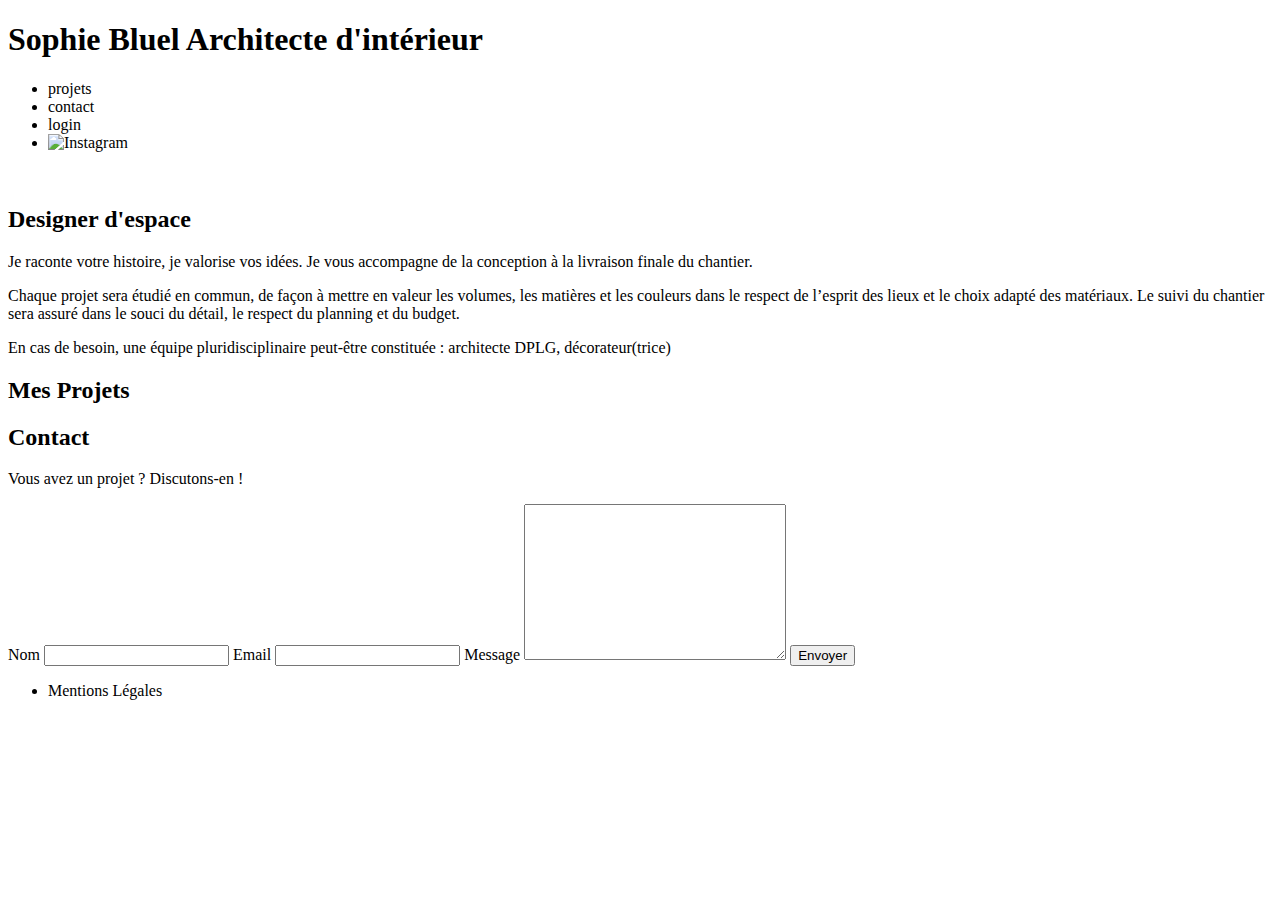
==== FrontEnd/index.html @ 72dd5e11 "Modification de l'organisation du fichier, et mise aux norme des scripts" ====
<!DOCTYPE html>
<html lang="fr">
<head>
	<meta charset="UTF-8">
	<title>Sophie Bluel - Architecte d'intérieur</title>
	<meta name="viewport" content="width=device-width, initial-scale=1.0">
	<link rel="preconnect" href="https://fonts.googleapis.com">
	<link rel="preconnect" href="https://fonts.gstatic.com" crossorigin>
	<link href="https://fonts.googleapis.com/css2?family=Syne:wght@700;800&family=Work+Sans&display=swap" rel="stylesheet">
	<meta name="description" content="">
	<link rel="stylesheet" href="./assets/style.css">
</head>
<body>
<header>
	<h1>Sophie Bluel <span>Architecte d'intérieur</span></h1>
	<nav>
		<ul>
			<li>projets</li>
			<li>contact</li>
			<li>login</li>
			<li><img src="./assets/icons/instagram.png" alt="Instagram"></li>
		</ul>
	</nav>
</header>
<main>
	<section id="introduction">
		<figure>
			<img src="./assets/images/sophie-bluel.png" alt="">
		</figure>
		<article>
			<h2>Designer d'espace</h2>
			<p>Je raconte votre histoire, je valorise vos idées. Je vous accompagne de la conception à la livraison finale du chantier.</p>
			<p>Chaque projet sera étudié en commun, de façon à mettre en valeur les volumes, les matières et les couleurs dans le respect de l’esprit des lieux et le choix adapté des matériaux. Le suivi du chantier sera assuré dans le souci du détail, le respect du planning et du budget.</p>
			<p>En cas de besoin, une équipe pluridisciplinaire peut-être constituée : architecte DPLG, décorateur(trice)</p>
		</article>
	</section>
	<section id="portfolio">
		<h2>Mes Projets</h2>
		<div class="gallery">

		</div>
	</section>
	<section id="contact">
		<h2>Contact</h2>
		<p>Vous avez un projet ? Discutons-en !</p>
		<form action="#" method="post">
			<label for="name">Nom</label>
			<input type="text" name="name" id="name">
			<label for="email">Email</label>
			<input type="email" name="email" id="email">
			<label for="message">Message</label>
			<textarea name="message" id="message" cols="30" rows="10"></textarea>
			<input type="submit" value="Envoyer">
		</form>
	</section>
</main>

<footer>
	<nav>
		<ul>
			<li>Mentions Légales</li>
		</ul>
	</nav>
</footer>
<script src="scripts/gallery.js"></script>
<script src="scripts/script.js"></script>
</body>
</html>
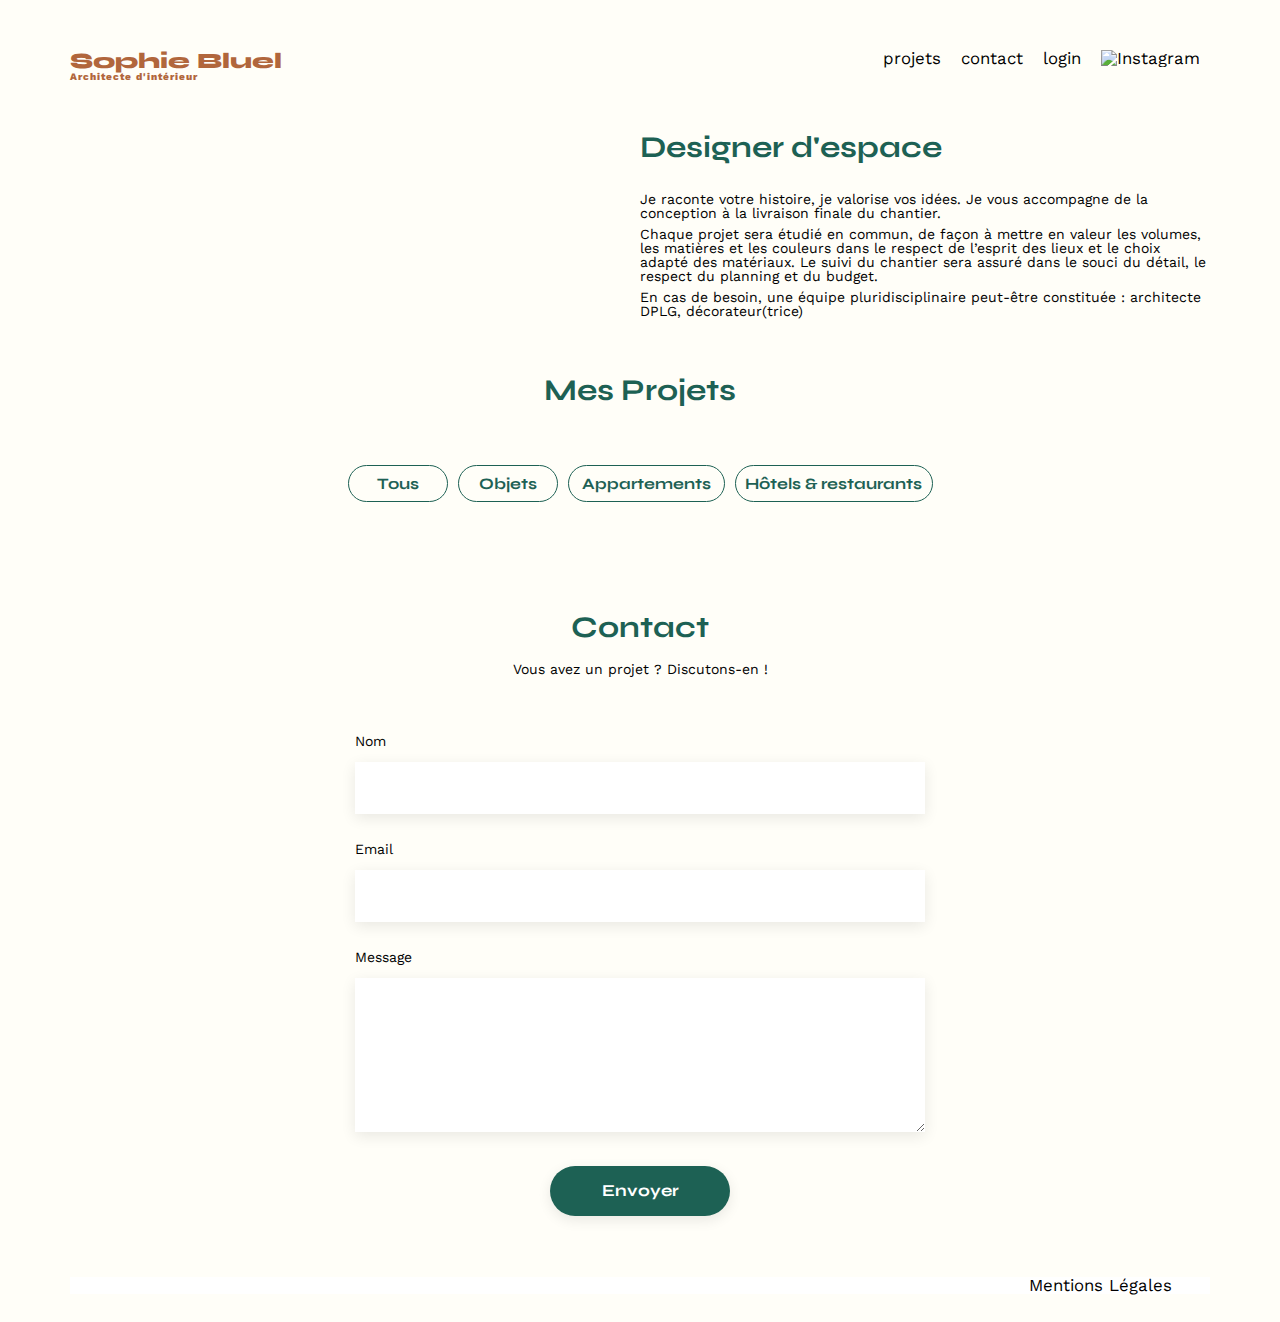
==== commit d3cd83ce: "Générations filtre simplifier" ====
--- a/FrontEnd/index.html
+++ b/FrontEnd/index.html
@@ -36,6 +36,9 @@
 	</section>
 	<section id="portfolio">
 		<h2>Mes Projets</h2>
+		<div class="filters">
+			
+		</div>
 		<div class="gallery">
 
 		</div>
--- a/FrontEnd/assets/style.css
+++ b/FrontEnd/assets/style.css
@@ -0,0 +1,233 @@
+/* http://meyerweb.com/eric/tools/css/reset/
+   v2.0 | 20110126
+   License: none (public domain)
+*/
+
+html, body, div, span, applet, object, iframe,
+h1, h2, h3, h4, h5, h6, p, blockquote, pre,
+a, abbr, acronym, address, big, cite, code,
+del, dfn, em, img, ins, kbd, q, s, samp,
+small, strike, strong, sub, sup, tt, var,
+b, u, i, center,
+dl, dt, dd, ol, ul, li,
+fieldset, form, label, legend,
+table, caption, tbody, tfoot, thead, tr, th, td,
+article, aside, canvas, details, embed,
+figure, figcaption, footer, header, hgroup,
+menu, nav, output, ruby, section, summary,
+time, mark, audio, video {
+	margin: 0;
+	padding: 0;
+	border: 0;
+	font-size: 100%;
+	font: inherit;
+	vertical-align: baseline;
+}
+/* HTML5 display-role reset for older browsers */
+article, aside, details, figcaption, figure,
+footer, header, hgroup, menu, nav, section {
+	display: block;
+}
+body {
+	line-height: 1;
+}
+ol, ul {
+	list-style: none;
+}
+blockquote, q {
+	quotes: none;
+}
+blockquote:before, blockquote:after,
+q:before, q:after {
+	content: '';
+	content: none;
+}
+table {
+	border-collapse: collapse;
+	border-spacing: 0;
+}
+/** end reset css**/
+body {
+	max-width: 1140px;
+	margin:auto;
+	font-family: 'Work Sans' ;
+	font-size: 14px;
+	background: #FFFEF8;
+}
+header {
+	display: flex;
+	justify-content: space-between;
+	margin: 50px 0
+}
+section {
+	margin: 50px 0
+}
+
+h1{
+	display: flex;
+	flex-direction: column;
+	font-family: 'Syne';
+	font-size: 22px;
+	font-weight: 800;
+	color: #B1663C
+}
+
+h1 > span {
+	font-family: 'Work Sans';
+	font-size:10px;
+	letter-spacing: 0.1em;
+;
+}
+
+h2{
+	font-family: 'Syne';
+	font-weight: 700;
+	font-size: 30px;
+	color: #1D6154
+}
+nav ul {
+	display: flex;
+	align-items: center;
+	list-style-type: none;
+
+}
+nav li {
+	padding: 0 10px;
+	font-size: 1.2em;
+}
+
+li:hover {
+	color: #B1663C;
+}
+#introduction {
+	display: flex;
+	align-items: center;
+}
+#introduction figure {
+	flex: 1
+}
+#introduction img {
+	display: block;
+	margin: auto;
+	width: 80%;
+}
+
+#introduction article {
+	flex: 1
+}
+#introduction h2 {
+	margin-bottom: 1em;
+}
+
+#introduction p {
+	margin-bottom: 0.5em;
+}
+#portfolio h2 {
+	text-align: center;
+	margin-bottom: 2em;
+}
+.gallery {
+	width: 100%;
+	display: grid;
+	grid-template-columns: 1fr 1fr 1fr;
+	grid-column-gap: 20px;
+	grid-row-gap: 20px;
+}
+
+.gallery img {
+	width: 100%;
+
+}
+#contact {
+	width: 50%;
+margin: auto;
+}
+#contact > * {
+	text-align: center;
+
+}
+#contact h2{
+	margin-bottom: 20px;
+}
+#contact form {
+	text-align: left;
+	margin-top:30px;
+	display: flex;
+	flex-direction: column;
+}
+
+#contact input {
+	height: 50px;
+	font-size: 1.2em;
+	border: none;
+	box-shadow: 0px 4px 14px rgba(0, 0, 0, 0.09);
+}
+#contact label {
+	margin: 2em 0 1em 0;
+}
+#contact textarea {
+	border: none;
+	box-shadow: 0px 4px 14px rgba(0, 0, 0, 0.09);
+}
+
+input[type="submit"]{
+	font-family: 'Syne';
+	font-weight: 700;
+	color: white;
+	background-color: #1D6154;
+	margin : 2em auto ;
+	width: 180px;
+	text-align: center;
+	border-radius: 60px ;
+}
+
+footer{
+	background-color: white;
+}
+footer nav ul {
+	display: flex;
+	justify-content: flex-end;
+	margin: 2em
+}
+
+
+/****** filters *******/
+
+.filters{
+	width: 100%;
+	max-width: 585px;
+	margin:auto;
+	margin-bottom: 60px;
+	display: flex;
+	justify-content: space-between;
+}
+
+.filterButton {
+	height: 37px;
+	padding: 0;
+	font-size: 16px;
+	font-family: 'Syne';
+	font-weight: 700;
+	color: #1D6154;
+	background: none;
+	border:#1D6154 1px solid;
+	border-radius: 60px;
+	text-align: center;
+	border-radius: 60px ;
+	cursor: pointer;
+}
+
+#Tous, #Objets {
+	width: 100px;
+}
+#Appartements{
+	width: 157px;
+}
+#Hotel {
+	width: 198px;
+}
+
+.filterButton:hover {
+	background-color: #1D6154;
+	color: white;
+}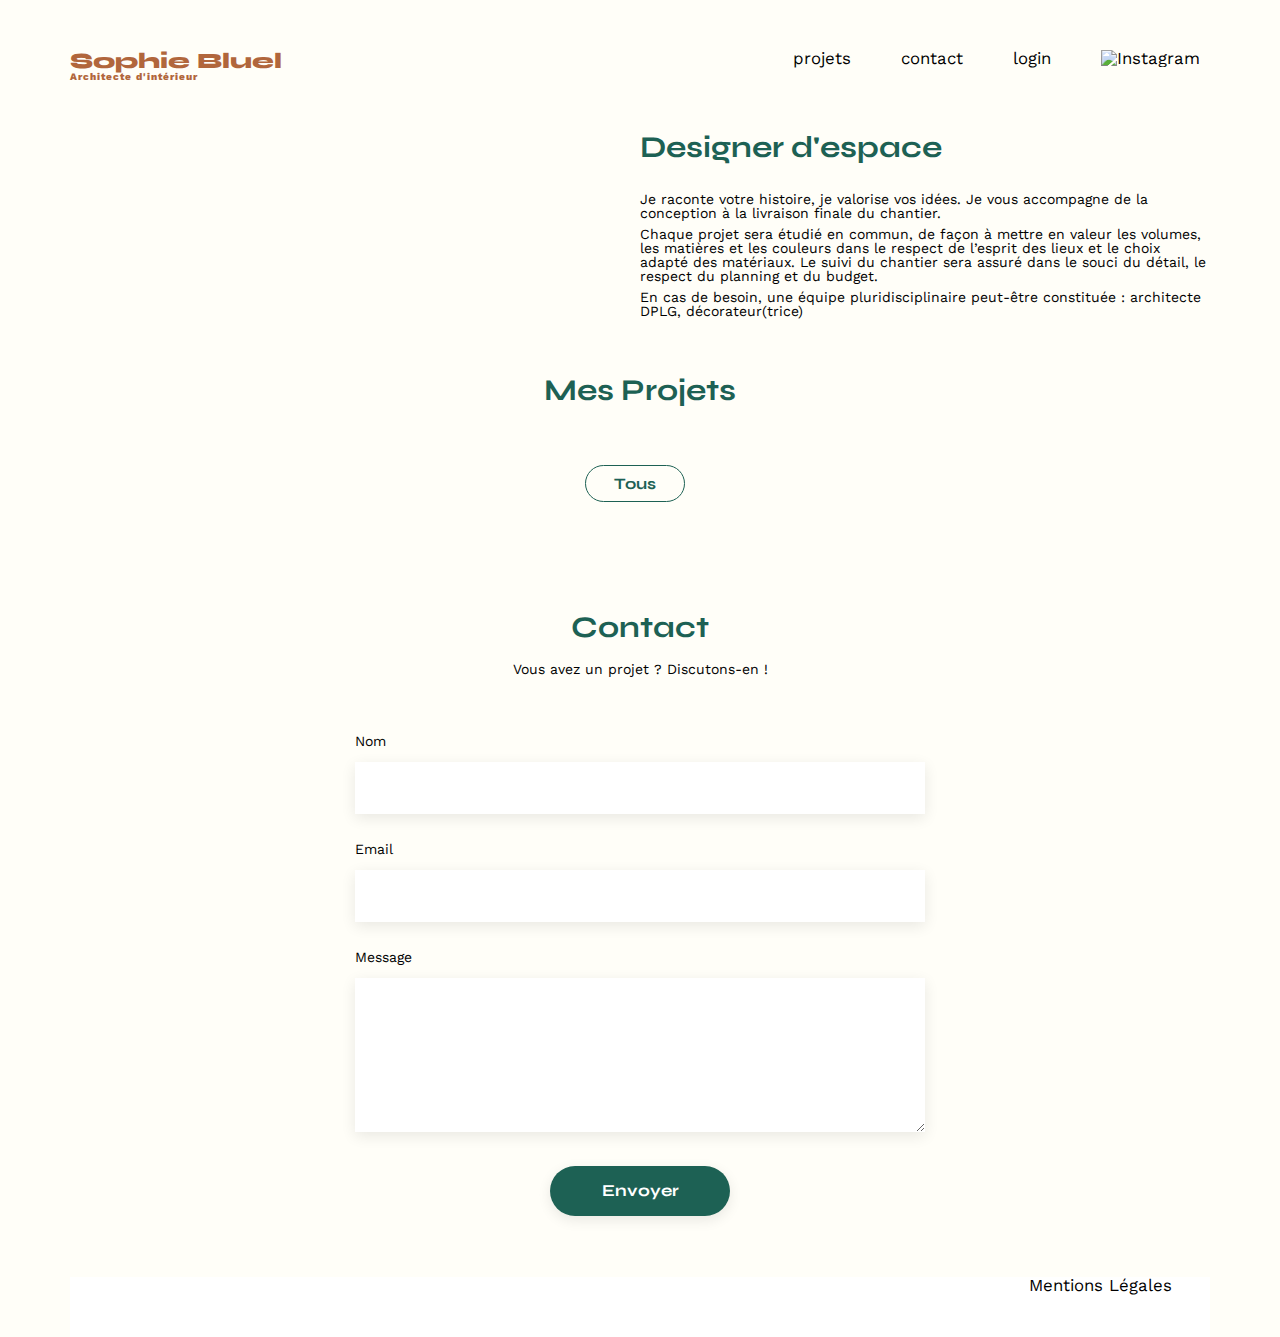
==== commit 5aa2f25e: "Optimisation filtre et gallery, + integration page login" ====
--- a/FrontEnd/index.html
+++ b/FrontEnd/index.html
@@ -15,9 +15,10 @@
 	<h1>Sophie Bluel <span>Architecte d'intérieur</span></h1>
 	<nav>
 		<ul>
-			<li>projets</li>
+			<li><a href="index.html">projets</a></li>
 			<li>contact</li>
-			<li>login</li>
+			<li class="loginNav"><a href="login.html">login</a></li>
+			<li class="logoutNav hidden"><button>Log Out</button></li>
 			<li><img src="./assets/icons/instagram.png" alt="Instagram"></li>
 		</ul>
 	</nav>
@@ -37,7 +38,7 @@
 	<section id="portfolio">
 		<h2>Mes Projets</h2>
 		<div class="filters">
-			
+			<button class="filterButton">Tous</button>
 		</div>
 		<div class="gallery">
 
@@ -65,6 +66,7 @@
 		</ul>
 	</nav>
 </footer>
+<script src="scripts/fetch.js"></script>
 <script src="scripts/gallery.js"></script>
 <script src="scripts/script.js"></script>
 </body>
--- a/FrontEnd/assets/style.css
+++ b/FrontEnd/assets/style.css
@@ -89,6 +89,7 @@
 	display: flex;
 	align-items: center;
 	list-style-type: none;
+	gap: 30px;
 
 }
 nav li {
@@ -138,31 +139,31 @@
 	width: 100%;
 
 }
-#contact {
+#contact, #login{
 	width: 50%;
-margin: auto;
-}
-#contact > * {
+	margin: auto;
+}
+#contact , #login > * {
 	text-align: center;
 
 }
 #contact h2{
 	margin-bottom: 20px;
 }
-#contact form {
+#contact form, #login form {
 	text-align: left;
 	margin-top:30px;
 	display: flex;
 	flex-direction: column;
 }
 
-#contact input {
+#contact input, #login input {
 	height: 50px;
 	font-size: 1.2em;
 	border: none;
 	box-shadow: 0px 4px 14px rgba(0, 0, 0, 0.09);
 }
-#contact label {
+#contact label, #login label {
 	margin: 2em 0 1em 0;
 }
 #contact textarea {
@@ -183,6 +184,7 @@
 
 footer{
 	background-color: white;
+	height: 60px;
 }
 footer nav ul {
 	display: flex;
@@ -195,16 +197,16 @@
 
 .filters{
 	width: 100%;
-	max-width: 585px;
 	margin:auto;
 	margin-bottom: 60px;
 	display: flex;
-	justify-content: space-between;
+	justify-content: center;
 }
 
 .filterButton {
 	height: 37px;
-	padding: 0;
+	min-width: 100px;
+	margin : 0 10px 0 0;
 	font-size: 16px;
 	font-family: 'Syne';
 	font-weight: 700;
@@ -217,17 +219,23 @@
 	cursor: pointer;
 }
 
-#Tous, #Objets {
-	width: 100px;
-}
-#Appartements{
+.filter2{
 	width: 157px;
 }
-#Hotel {
+.filter3{
 	width: 198px;
 }
 
 .filterButton:hover {
 	background-color: #1D6154;
 	color: white;
-}+}
+
+.hidden {
+	display: none;
+}
+
+a {
+	text-decoration: none;
+	color: inherit;
+}
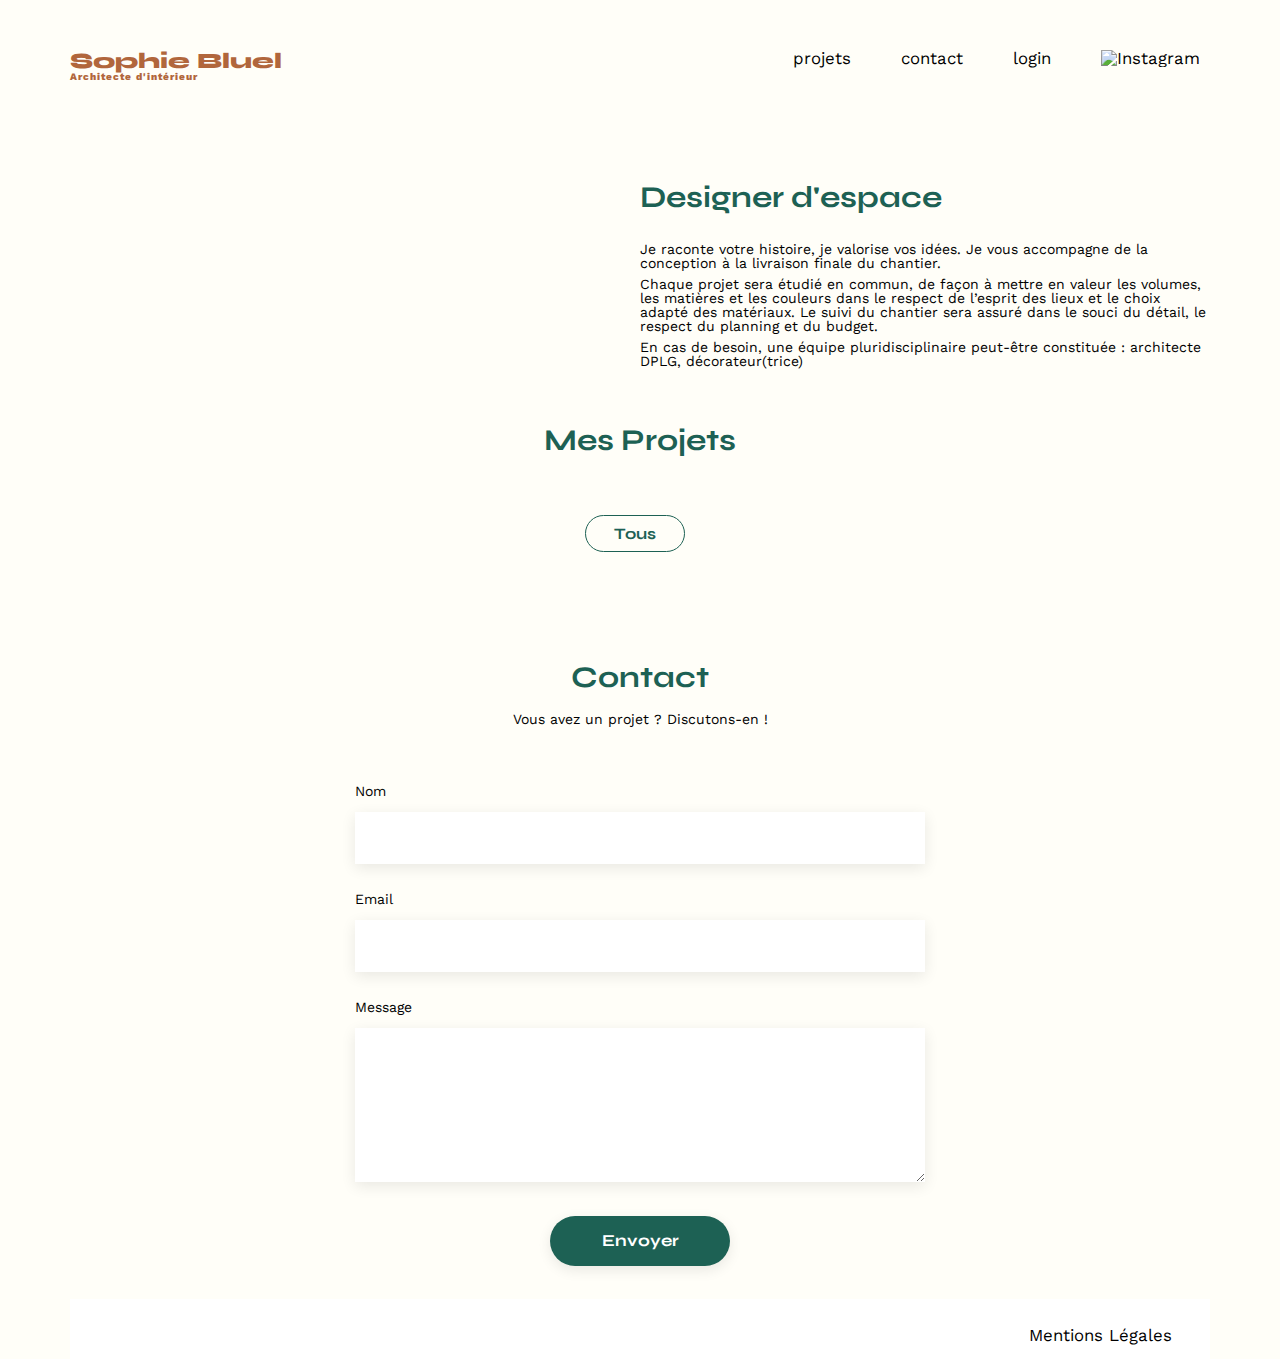
==== commit 69217ee4: "visuel mode edition" ====
--- a/FrontEnd/index.html
+++ b/FrontEnd/index.html
@@ -7,6 +7,9 @@
 	<link rel="preconnect" href="https://fonts.googleapis.com">
 	<link rel="preconnect" href="https://fonts.gstatic.com" crossorigin>
 	<link href="https://fonts.googleapis.com/css2?family=Syne:wght@700;800&family=Work+Sans&display=swap" rel="stylesheet">
+	<link rel="stylesheet" href="https://cdnjs.cloudflare.com/ajax/libs/font-awesome/6.2.1/css/all.min.css"
+        integrity="sha512-MV7K8+y+gLIBoVD59lQIYicR65iaqukzvf/nwasF0nqhPay5w/9lJmVM2hMDcnK1OnMGCdVK+iQrJ7lzPJQd1w=="
+        crossorigin="anonymous" referrerpolicy="no-referrer" />
 	<meta name="description" content="">
 	<link rel="stylesheet" href="./assets/style.css">
 </head>
@@ -18,7 +21,7 @@
 			<li><a href="index.html">projets</a></li>
 			<li>contact</li>
 			<li class="loginNav"><a href="login.html">login</a></li>
-			<li class="logoutNav hidden"><button>Log Out</button></li>
+			<li class="logoutNav hidden"><a href="#">logout</a></li>
 			<li><img src="./assets/icons/instagram.png" alt="Instagram"></li>
 		</ul>
 	</nav>
@@ -36,7 +39,9 @@
 		</article>
 	</section>
 	<section id="portfolio">
-		<h2>Mes Projets</h2>
+		<div class="portfolioTitle">
+			<h2>Mes Projets</h2>
+		</div>
 		<div class="filters">
 			<button class="filterButton">Tous</button>
 		</div>
@@ -67,6 +72,7 @@
 	</nav>
 </footer>
 <script src="scripts/fetch.js"></script>
+<script src="scripts/login.js"></script>
 <script src="scripts/gallery.js"></script>
 <script src="scripts/script.js"></script>
 </body>
--- a/FrontEnd/assets/style.css
+++ b/FrontEnd/assets/style.css
@@ -48,13 +48,24 @@
 }
 /** end reset css**/
 body {
-	max-width: 1140px;
+	max-width: 1440px;
 	margin:auto;
 	font-family: 'Work Sans' ;
 	font-size: 14px;
 	background: #FFFEF8;
+	display: flex;
+	flex-direction: column;
+	align-items: center;
+}
+
+main, header, footer {
+	max-width: 1140px;
+}
+main {
+	width: 100%;
 }
 header {
+	width: 100%;
 	display: flex;
 	justify-content: space-between;
 	margin: 50px 0
@@ -139,31 +150,31 @@
 	width: 100%;
 
 }
-#contact, #login{
+#contact, .login{
 	width: 50%;
 	margin: auto;
 }
-#contact , #login > * {
+#contact , .login > * {
 	text-align: center;
 
 }
 #contact h2{
 	margin-bottom: 20px;
 }
-#contact form, #login form {
+#contact form, .login form {
 	text-align: left;
 	margin-top:30px;
 	display: flex;
 	flex-direction: column;
 }
 
-#contact input, #login input {
+#contact input, .login input {
 	height: 50px;
 	font-size: 1.2em;
 	border: none;
 	box-shadow: 0px 4px 14px rgba(0, 0, 0, 0.09);
 }
-#contact label, #login label {
+#contact label, .login label {
 	margin: 2em 0 1em 0;
 }
 #contact textarea {
@@ -183,6 +194,7 @@
 }
 
 footer{
+	width: 100%;
 	background-color: white;
 	height: 60px;
 }
@@ -238,4 +250,44 @@
 a {
 	text-decoration: none;
 	color: inherit;
-}
+	cursor: pointer;
+}
+
+/****** Edition Mode ******/
+
+.editionHeader {
+	width: 100%;
+	height: 59px;
+	background-color: black;
+	color: white;
+	display: flex;
+	align-items: center;
+	justify-content: center;
+	gap: 10px;
+	font-size: 16px;
+}
+
+.portfolioTitle {
+	position: relative;
+	display: flex;
+	justify-content: center;
+}
+
+#portfolio .editionBtn{
+	position: absolute;
+	left: 700px;
+	top: +10px;
+	background: none;   /* Supprime la couleur de fond */
+    border: none;       /* Supprime la bordure */
+    padding: 0;         /* Supprime les marges internes */
+    font: inherit;      /* Hérite de la police du parent */
+    color: inherit;     /* Hérite de la couleur du texte du parent */
+    cursor: pointer;    /* Curseur par défaut pour un bouton */
+    outline: none; 
+	float: right; /* Positionne le bouton à droite */
+    margin-left: 10px; /* Espace entre le bouton et le titre */
+}
+
+#modale {
+	
+}